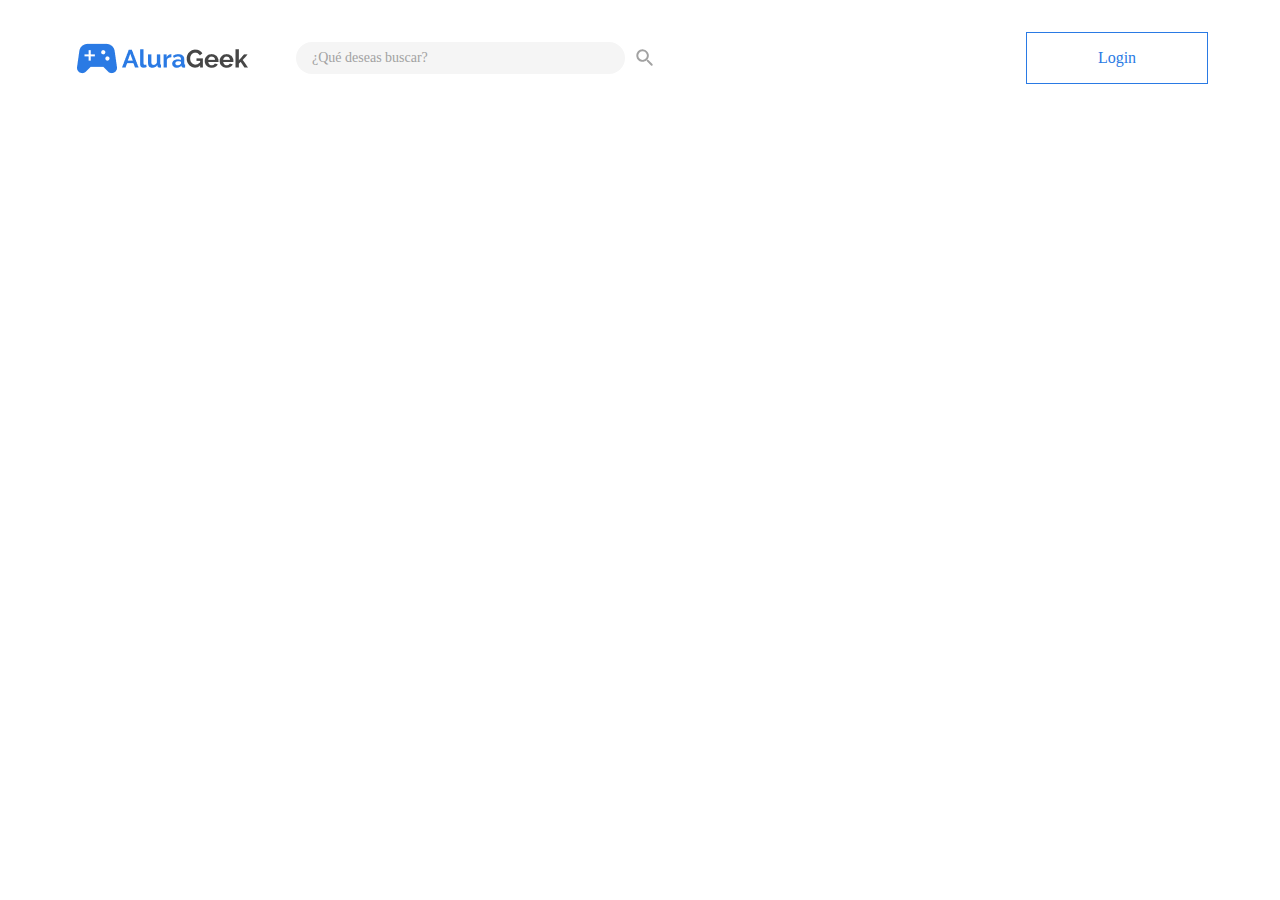
==== index.html @ 34f23767 "first commit" ====
<!DOCTYPE html>
<html lang="en">
    <head>
        <meta charset="UTF-8">
        <meta name="viewport" content="width=device-width, initial-scale=1.0">
        <link rel="stylesheet" href="./assets/css/style.css">
        <title>Geek Shop</title>
    </head>
    <body>
        <header>
            <nav>
                <div class="logo__container">
                    <div><a href="#" class="logo"><img src="./assets/img/Logo.png" alt="logo"></a>
                    </div>
                    <div class="input__container">
                        <input type="search" name="search" id="search" class="search"  placeholder="¿Qué deseas buscar?"><svg class="iconSeach" width="24" height="25" viewBox="0 0 24 25" fill="none" xmlns="http://www.w3.org/2000/svg">
                            <g id="Icone">
                            <path id="Vector" d="M15.5 14.5H14.71L14.43 14.23C15.63 12.83 16.25 10.92 15.91 8.89C15.44 6.11 13.12 3.89 10.32 3.55C6.09001 3.03 2.53002 6.59 3.05002 10.82C3.39002 13.62 5.61002 15.94 8.39002 16.41C10.42 16.75 12.33 16.13 13.73 14.93L14 15.21V16L18.25 20.25C18.66 20.66 19.33 20.66 19.74 20.25C20.15 19.84 20.15 19.17 19.74 18.76L15.5 14.5ZM9.50002 14.5C7.01002 14.5 5.00002 12.49 5.00002 10C5.00002 7.51 7.01002 5.5 9.50002 5.5C11.99 5.5 14 7.51 14 10C14 12.49 11.99 14.5 9.50002 14.5Z" fill="#A2A2A2"/>
                            </g>
                            </svg>
                    </div>
                </div>
                <div class="login-btn">
                    <a href="#">Login</a>
                </div>
            </nav>
        </header>
        <main>

        </main>
        <section>

        </section>
        <footer>

        </footer>
    </body>
</html>
---- assets/css/style.css ----
@import url('https://fonts.googleapis.com/css2?family=M+PLUS+1+Code&display=swap');

* {
    margin: 0;
    padding: 0;
    box-sizing: border-box;
    font-family: 'Raleway';
}

:root{
    --primaryColor: #2A7AE4;
    --secondaryColor5x: #F5F5F5;
    --secondaryColor50x: #A2A2A2;
    --secondaryColor100x: #464646;
    --whiteColor: #FFFFFF;
}

header{
    display: flex;
    flex-direction: column;
    align-items: center;
    justify-content: center;
    gap: 0.625rem;
    align-self: stretch;
    background: var(--whiteColor);
}

nav{
    display: flex;
    width: 71rem;
    padding: 2rem 0rem;
    justify-content: space-between;
    align-items: center;
}

.logo__container{
    display: flex;
    align-items: center;
    gap: 2rem;
}

.logo{
    display: flex;
    align-items: center;
}

.input__container{
    display: flex;
    width: 24.5625rem;
    padding: 0.5rem 1rem;
    align-items: center;
    gap: 0.5rem;
}

.search{
    display: flex;
    width: 24.5625rem;
    padding: 0.5rem 1rem;
    align-items: center;
    gap: 0.5rem;
    border-radius: 1.25rem;
    background: var(--secondaryColor5x);
    border: none;
}

input::placeholder{
    color: var(--secondaryColor50x);
    font-family: Raleway;
    font-size: 0.875rem;
    font-style: normal;
    font-weight: 400;
    line-height: 1rem;
}

.iconSeach{
    width: 1.5rem;
    height: 1.5rem;
    flex-shrink: 0;
    cursor: pointer;
}

.login-btn{
    display: flex;
    width: 11.375rem;
    padding: 1rem;
    justify-content: center;
    align-items: center;
    gap: 0.625rem;
    flex-shrink: 0;
    border: 1px solid var(--primaryColor);
}

.login-btn a{
    text-decoration: none;
    color: var(--primaryColor);
}
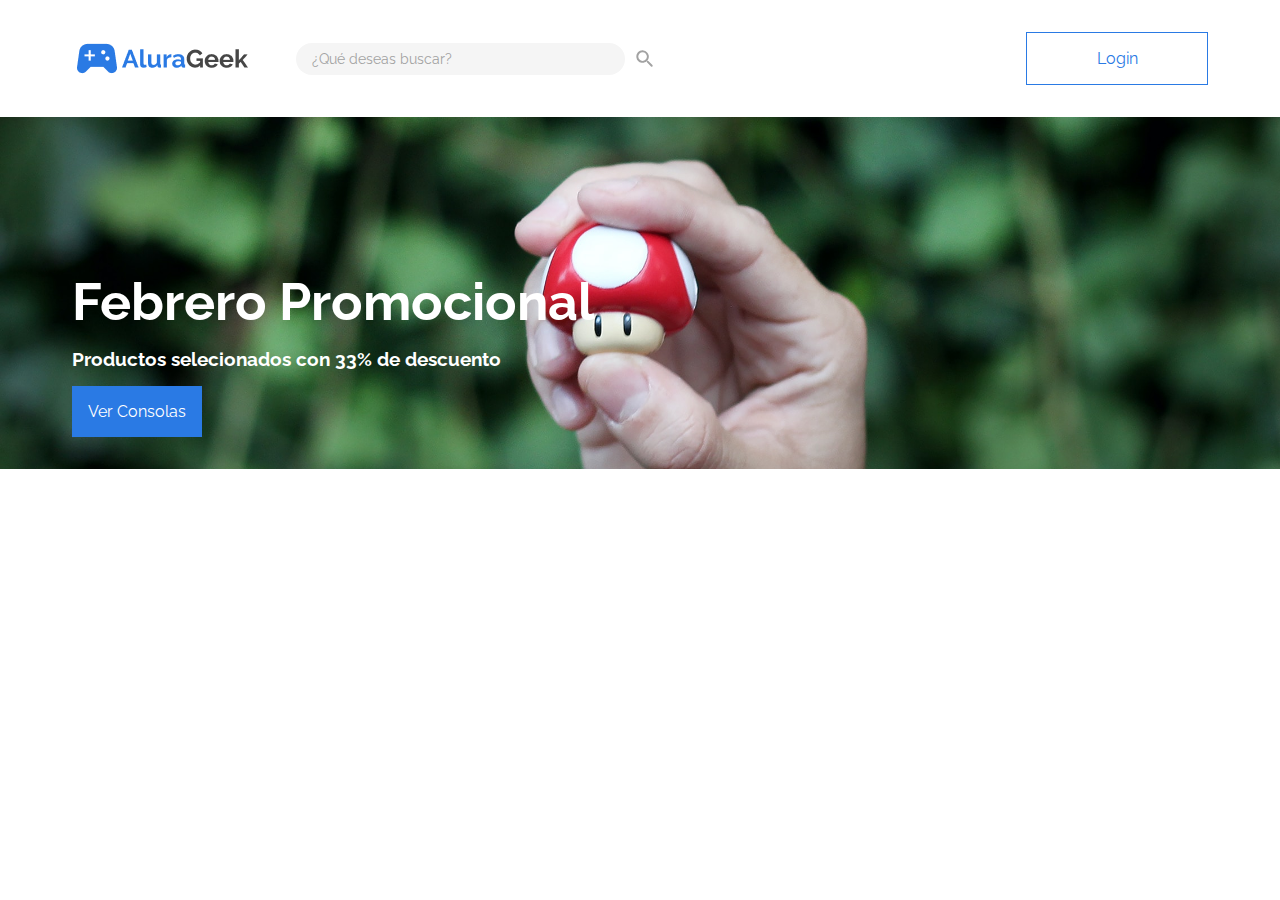
==== commit e5c45c4a: "hero added" ====
--- a/index.html
+++ b/index.html
@@ -26,7 +26,13 @@
             </nav>
         </header>
         <main>
-
+            <div class="hero__container">
+                <h1 class="hero__title">Febrero Promocional</h1>
+                <h3 class="hero__subtitle">Productos selecionados con 33% de descuento</h3>
+                <div class="hero__btn">
+                    <a href="#">Ver Consolas</a>
+                </div>
+            </div>
         </main>
         <section>
 
--- a/assets/css/style.css
+++ b/assets/css/style.css
@@ -1,10 +1,10 @@
-@import url('https://fonts.googleapis.com/css2?family=M+PLUS+1+Code&display=swap');
+@import url('https://fonts.googleapis.com/css2?family=Raleway:wght@100;200;300;400;500;600;700;800;900&display=swap');
 
 * {
     margin: 0;
     padding: 0;
     box-sizing: border-box;
-    font-family: 'Raleway';
+    font-family: 'Raleway', sans-serif;
 }
 
 :root{
@@ -15,6 +15,8 @@
     --whiteColor: #FFFFFF;
 }
 
+
+/* Section Header */
 header{
     display: flex;
     flex-direction: column;
@@ -94,3 +96,52 @@
     text-decoration: none;
     color: var(--primaryColor);
 }
+
+
+/* Section Hero */
+
+main{
+    display: flex;
+    height: 22rem;
+    padding: 2rem;
+    flex-direction: column;
+    justify-content: flex-end;
+    align-items: center;
+    gap: 1rem;
+    align-self: stretch;
+    background-image: url('../img/hero.jpg');
+    background-position: center;
+    background-size: cover;
+}
+
+.hero__container{
+    display: flex;
+    width: 71rem;
+    flex-direction: column;
+    justify-content: flex-end;
+    align-items: flex-start;
+    gap: 1rem;
+    color: var(--whiteColor);
+}
+
+.hero__title{
+    font-size: 3.25rem;
+    font-style: normal;
+    font-weight: 700;
+    line-height: normal;
+}
+
+.hero__btn{
+    display: flex;
+    padding: 1rem;
+    justify-content: center;
+    align-items: center;
+    gap: 0.625rem;
+    background: var(--primaryColor);
+}
+
+.hero__btn a{
+    text-decoration: none;
+    color: var(--whiteColor);
+}
+
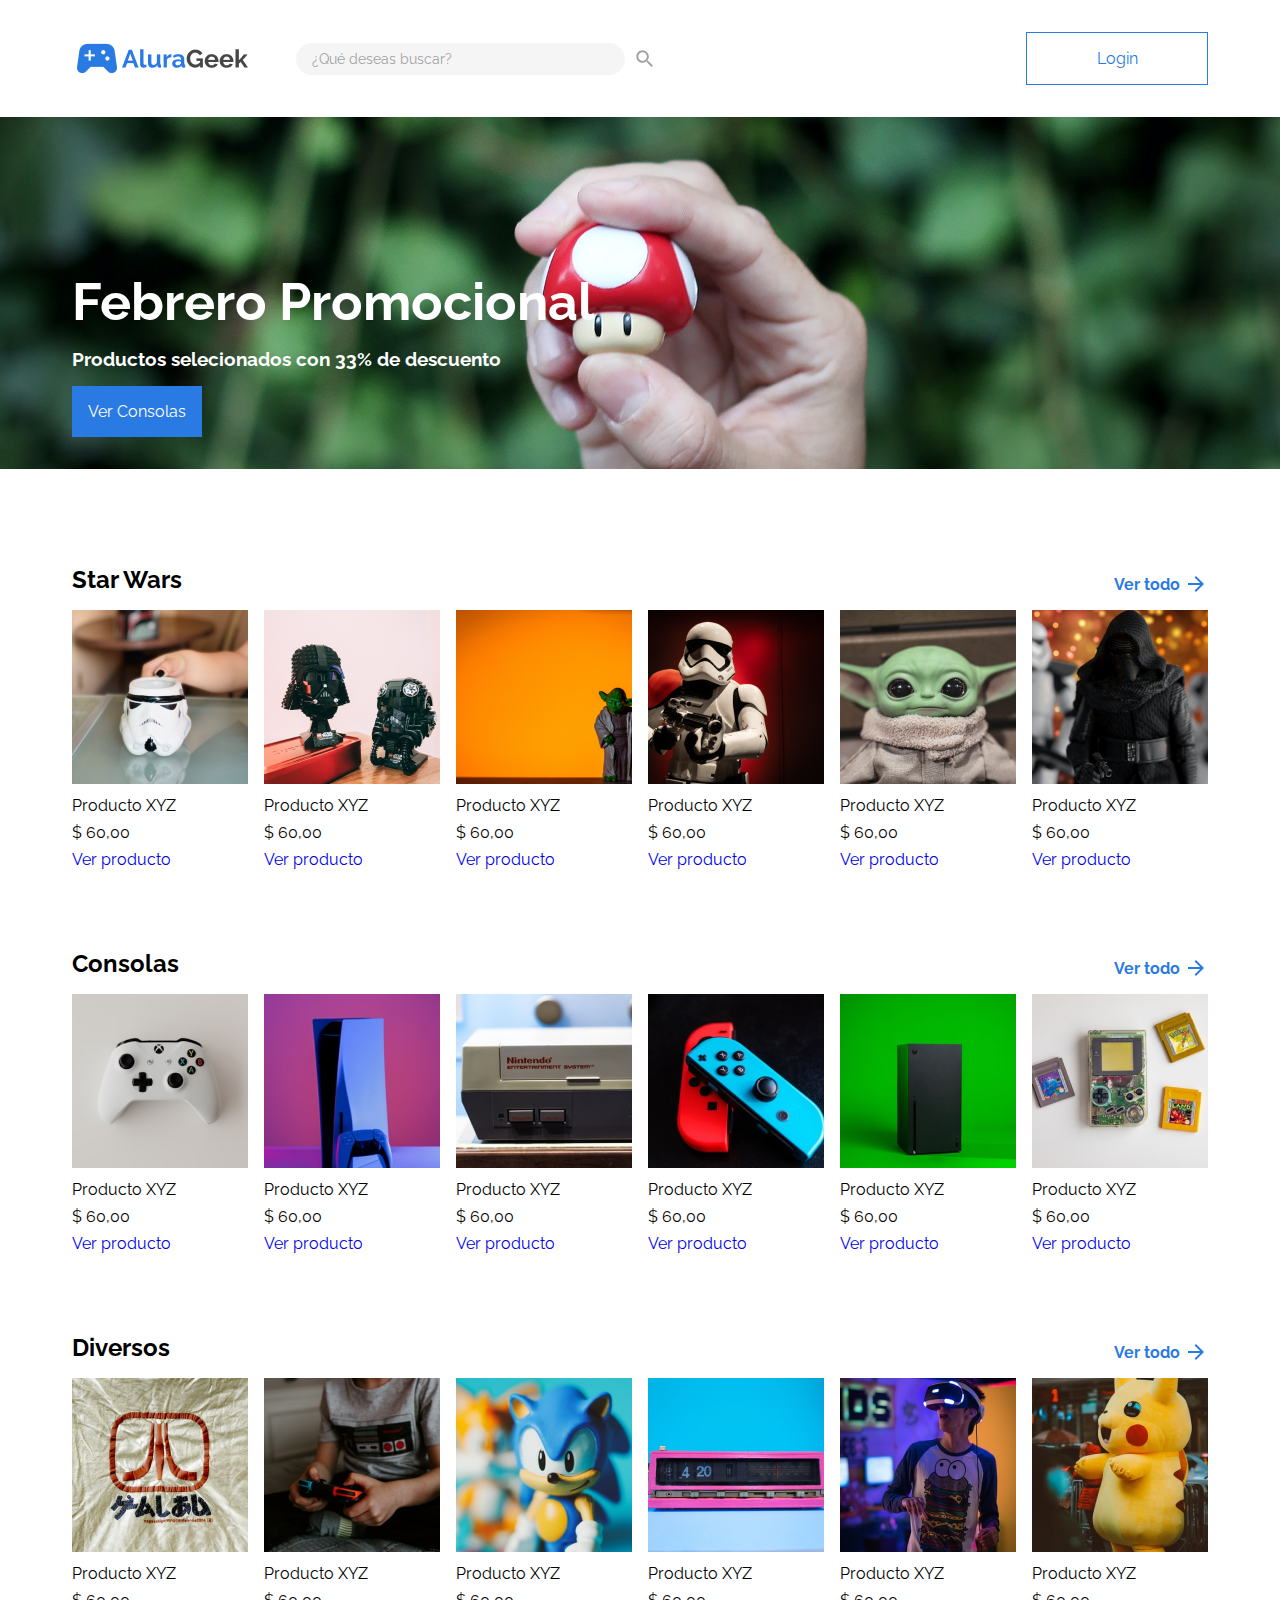
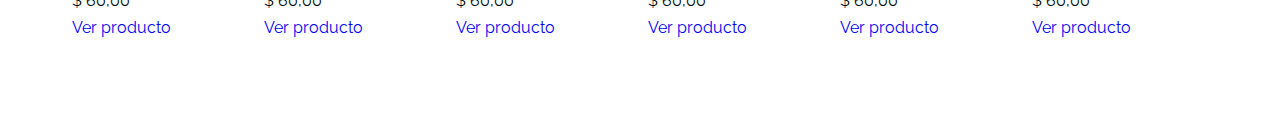
==== commit 6bcec071: "products section added" ====
--- a/index.html
+++ b/index.html
@@ -34,8 +34,172 @@
                 </div>
             </div>
         </main>
-        <section>
-
+        <section class="products">
+            <div class="products__line">
+                <div class="products__line-header">
+                    <h2>Star Wars</h2>
+                    <div class="back__btn">
+                        <a href="#">Ver todo <svg width="24" height="24" viewBox="0 0 24 24" fill="none" xmlns="http://www.w3.org/2000/svg">
+                            <g id="arrow_back_black_24dp 1" clip-path="url(#clip0_1_67)">
+                            <path id="Vector" d="M3.99976 13L16.1698 13L10.5798 18.59L11.9998 20L19.9998 12L11.9998 4L10.5898 5.41L16.1698 11L3.99976 11L3.99976 13Z" fill="#2A7AE4"/>
+                            </g>
+                            <defs>
+                            <clipPath id="clip0_1_67">
+                            <rect width="24" height="24" fill="white"/>
+                            </clipPath>
+                            </defs>
+                            </svg></a>
+                    </div>
+                </div>
+                <div class="products__line-container">
+                    <div class="products__card">
+                        <figure><img src="./assets/img/cat1_1.png" alt="producto"></figure>
+                        <p>Producto XYZ</p>
+                        <p>$ 60,00</p>
+                        <a href="#">Ver producto</a>
+                    </div>
+                    <div class="products__card">
+                        <figure><img src="./assets/img/cat1_2.png" alt="producto"></figure>
+                        <p>Producto XYZ</p>
+                        <p>$ 60,00</p>
+                        <a href="#">Ver producto</a>
+                    </div>
+                    <div class="products__card">
+                        <figure><img src="./assets/img/cat1_3.png" alt="producto"></figure>
+                        <p>Producto XYZ</p>
+                        <p>$ 60,00</p>
+                        <a href="#">Ver producto</a>
+                    </div>
+                    <div class="products__card">
+                        <figure><img src="./assets/img/cat1_4.png" alt="producto"></figure>
+                        <p>Producto XYZ</p>
+                        <p>$ 60,00</p>
+                        <a href="#">Ver producto</a>
+                    </div>
+                    <div class="products__card">
+                        <figure><img src="./assets/img/cat1_5.png" alt="producto"></figure>
+                        <p>Producto XYZ</p>
+                        <p>$ 60,00</p>
+                        <a href="#">Ver producto</a>
+                    </div>
+                    <div class="products__card">
+                        <figure><img src="./assets/img/cat1_6.png" alt="producto"></figure>
+                        <p>Producto XYZ</p>
+                        <p>$ 60,00</p>
+                        <a href="#">Ver producto</a>
+                    </div>
+                </div>
+            </div>
+            <div class="products__line">
+                <div class="products__line-header">
+                    <h2>Consolas</h2>
+                    <div class="back__btn">
+                        <a href="#">Ver todo <svg width="24" height="24" viewBox="0 0 24 24" fill="none" xmlns="http://www.w3.org/2000/svg">
+                            <g id="arrow_back_black_24dp 1" clip-path="url(#clip0_1_67)">
+                            <path id="Vector" d="M3.99976 13L16.1698 13L10.5798 18.59L11.9998 20L19.9998 12L11.9998 4L10.5898 5.41L16.1698 11L3.99976 11L3.99976 13Z" fill="#2A7AE4"/>
+                            </g>
+                            <defs>
+                            <clipPath id="clip0_1_67">
+                            <rect width="24" height="24" fill="white"/>
+                            </clipPath>
+                            </defs>
+                            </svg></a>
+                    </div>
+                </div>
+                <div class="products__line-container">
+                    <div class="products__card">
+                        <figure><img src="./assets/img/cat2_1.png" alt="producto"></figure>
+                        <p>Producto XYZ</p>
+                        <p>$ 60,00</p>
+                        <a href="#">Ver producto</a>
+                    </div>
+                    <div class="products__card">
+                        <figure><img src="./assets/img/cat2_2.png" alt="producto"></figure>
+                        <p>Producto XYZ</p>
+                        <p>$ 60,00</p>
+                        <a href="#">Ver producto</a>
+                    </div>
+                    <div class="products__card">
+                        <figure><img src="./assets/img/cat2_3.png" alt="producto"></figure>
+                        <p>Producto XYZ</p>
+                        <p>$ 60,00</p>
+                        <a href="#">Ver producto</a>
+                    </div>
+                    <div class="products__card">
+                        <figure><img src="./assets/img/cat2_4.png" alt="producto"></figure>
+                        <p>Producto XYZ</p>
+                        <p>$ 60,00</p>
+                        <a href="#">Ver producto</a>
+                    </div>
+                    <div class="products__card">
+                        <figure><img src="./assets/img/cat2_5.png" alt="producto"></figure>
+                        <p>Producto XYZ</p>
+                        <p>$ 60,00</p>
+                        <a href="#">Ver producto</a>
+                    </div>
+                    <div class="products__card">
+                        <figure><img src="./assets/img/cat2_6.png" alt="producto"></figure>
+                        <p>Producto XYZ</p>
+                        <p>$ 60,00</p>
+                        <a href="#">Ver producto</a>
+                    </div>
+                </div>
+            </div>
+            <div class="products__line">
+                <div class="products__line-header">
+                    <h2>Diversos</h2>
+                    <div class="back__btn">
+                        <a href="#">Ver todo <svg width="24" height="24" viewBox="0 0 24 24" fill="none" xmlns="http://www.w3.org/2000/svg">
+                            <g id="arrow_back_black_24dp 1" clip-path="url(#clip0_1_67)">
+                            <path id="Vector" d="M3.99976 13L16.1698 13L10.5798 18.59L11.9998 20L19.9998 12L11.9998 4L10.5898 5.41L16.1698 11L3.99976 11L3.99976 13Z" fill="#2A7AE4"/>
+                            </g>
+                            <defs>
+                            <clipPath id="clip0_1_67">
+                            <rect width="24" height="24" fill="white"/>
+                            </clipPath>
+                            </defs>
+                            </svg></a>
+                    </div>
+                </div>
+                <div class="products__line-container">
+                    <div class="products__card">
+                        <figure><img src="./assets/img/cat3_1.png" alt="producto"></figure>
+                        <p>Producto XYZ</p>
+                        <p>$ 60,00</p>
+                        <a href="#">Ver producto</a>
+                    </div>
+                    <div class="products__card">
+                        <figure><img src="./assets/img/cat3_2.png" alt="producto"></figure>
+                        <p>Producto XYZ</p>
+                        <p>$ 60,00</p>
+                        <a href="#">Ver producto</a>
+                    </div>
+                    <div class="products__card">
+                        <figure><img src="./assets/img/cat3_3.png" alt="producto"></figure>
+                        <p>Producto XYZ</p>
+                        <p>$ 60,00</p>
+                        <a href="#">Ver producto</a>
+                    </div>
+                    <div class="products__card">
+                        <figure><img src="./assets/img/cat3_4.png" alt="producto"></figure>
+                        <p>Producto XYZ</p>
+                        <p>$ 60,00</p>
+                        <a href="#">Ver producto</a>
+                    </div>
+                    <div class="products__card">
+                        <figure><img src="./assets/img/cat3_5.png" alt="producto"></figure>
+                        <p>Producto XYZ</p>
+                        <p>$ 60,00</p>
+                        <a href="#">Ver producto</a>
+                    </div>
+                    <div class="products__card">
+                        <figure><img src="./assets/img/cat3_6.png" alt="producto"></figure>
+                        <p>Producto XYZ</p>
+                        <p>$ 60,00</p>
+                        <a href="#">Ver producto</a>
+                    </div>
+                </div>
+            </div>
         </section>
         <footer>
 
--- a/assets/css/style.css
+++ b/assets/css/style.css
@@ -5,6 +5,10 @@
     padding: 0;
     box-sizing: border-box;
     font-family: 'Raleway', sans-serif;
+}
+
+a{
+    text-decoration: none;
 }
 
 :root{
@@ -93,7 +97,6 @@
 }
 
 .login-btn a{
-    text-decoration: none;
     color: var(--primaryColor);
 }
 
@@ -126,9 +129,7 @@
 
 .hero__title{
     font-size: 3.25rem;
-    font-style: normal;
     font-weight: 700;
-    line-height: normal;
 }
 
 .hero__btn{
@@ -141,7 +142,52 @@
 }
 
 .hero__btn a{
-    text-decoration: none;
     color: var(--whiteColor);
 }
 
+
+/* Section Store */
+
+section.products{
+    display: flex;
+    flex-direction: column;
+    align-items: center;
+    gap: 4rem;
+    margin: 5rem 0;
+}
+
+.products__line-header{
+    display: flex;
+    justify-content: space-between;
+    padding: 1rem 0;
+}
+
+.back__btn{
+    display: flex;
+    align-items: center;
+}
+
+.back__btn a{
+    color: var(--primaryColor);
+    font-size: 1rem;
+    font-weight: 700;
+}
+
+.back__btn a svg{
+    position: relative;
+    top:.4em;
+}
+
+.products__line-container{
+    display: flex;
+    align-items: flex-start;
+    gap: 1rem;
+}
+
+.products__card{
+    display: flex;
+    flex-direction: column;
+    align-items: flex-start;
+    gap: 0.5rem;
+}
+
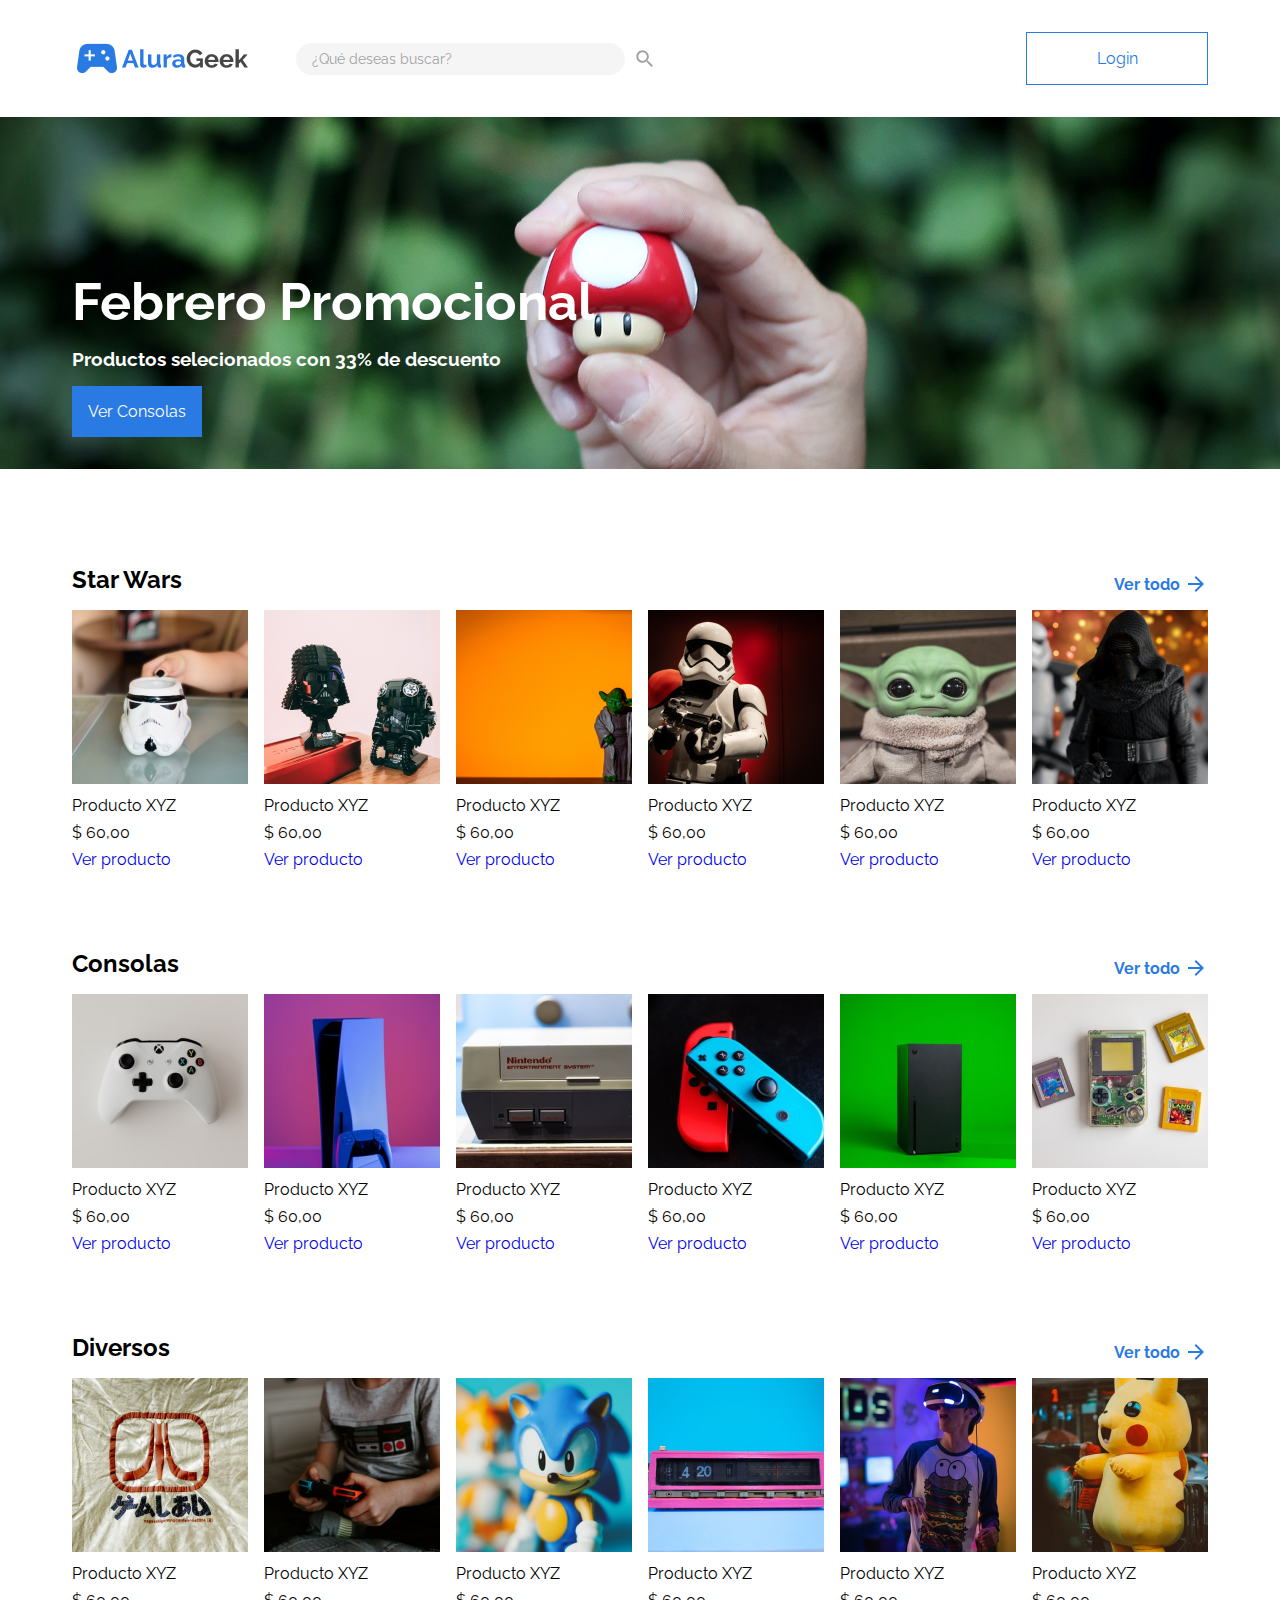
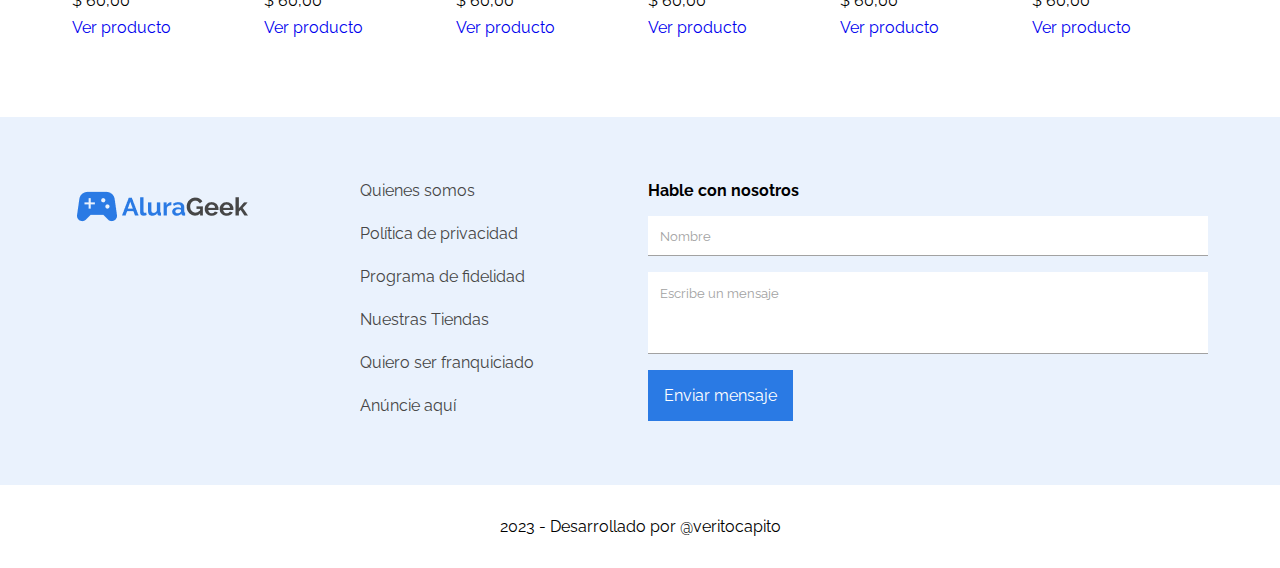
==== commit 6c99b8cb: "contact section and footer completed" ====
--- a/index.html
+++ b/index.html
@@ -201,8 +201,31 @@
                 </div>
             </div>
         </section>
+        <section class="contact">
+            <div class="contact__container">
+                <div class="contact__img">
+                    <a href="#home" ><img src="./assets/img/Logo.png" alt="logo"></a>
+                </div>
+                <ul class="contact__links">
+                    <li><a href="#">Quienes somos</a></li>
+                    <li><a href="#">Política de privacidad</a></li>
+                    <li><a href="#">Programa de fidelidad</a></li>
+                    <li><a href="#">Nuestras Tiendas</a></li>
+                    <li><a href="#">Quiero ser franquiciado</a></li>
+                    <li><a href="#">Anúncie aquí</a></li>
+                </ul>
+                <form action="/" method="post" class="contact__form">
+                    <h4>Hable con nosotros</h4>
+                    <input type="text" name="name" id="name" placeholder="Nombre">
+                    <textarea name="message" id="message" placeholder="Escribe un mensaje"></textarea>
+                    <div class="form__btn">
+                        <a href="#">Enviar mensaje</a>
+                    </div>
+                </form>
+            </div>
+        </section>
         <footer>
-
+            <p class="credits">2023 - Desarrollado por @veritocapito</p>
         </footer>
     </body>
 </html>--- a/assets/css/style.css
+++ b/assets/css/style.css
@@ -7,8 +7,12 @@
     font-family: 'Raleway', sans-serif;
 }
 
-a{
+a {
     text-decoration: none;
+}
+
+li{
+    list-style:none;
 }
 
 :root{
@@ -17,6 +21,7 @@
     --secondaryColor50x: #A2A2A2;
     --secondaryColor100x: #464646;
     --whiteColor: #FFFFFF;
+    --lightColor: #EAF2FD;
 }
 
 
@@ -146,7 +151,7 @@
 }
 
 
-/* Section Store */
+/* Section Productos */
 
 section.products{
     display: flex;
@@ -191,3 +196,113 @@
     gap: 0.5rem;
 }
 
+
+/* Section Contacto */
+
+section.contact{
+    display: flex;
+    padding: 4rem;
+    justify-content: center;
+    align-items: center;
+    gap: 7.1875rem;
+    align-self: stretch;
+    background: var(--lightColor);
+}
+
+.contact__container{
+    display: flex;
+    width: 71rem;
+    align-items: flex-start;
+    justify-content: space-around;
+    gap: 7rem;
+}
+
+.contact__links{
+    display: flex;
+    width: 11rem;
+    flex-direction: column;
+    align-items: flex-start;
+    gap: 1.5rem;
+    flex-shrink: 0;
+}
+
+.contact__links li a{
+    color: var(--secondaryColor100x);
+}
+
+form input{
+    display: flex;
+    padding-top: 8px;
+    flex-direction: column;
+    justify-content: flex-end;
+    align-items: flex-start;
+    gap: 0.4375rem;
+    align-self: stretch;
+    border: none;
+    min-height: 2.5rem;
+    padding: 0rem 0.75rem;
+    border-bottom: solid 1px var(--secondaryColor50x);
+}
+
+form input::placeholder{
+    color: var(--secondaryColor50x);
+    font-size: 0.8rem;
+    font-style: normal;
+    font-weight: 400;
+    line-height: 1rem; /* 133.333% */
+}
+
+form textarea{
+    display: flex;
+    padding: 0.75rem;
+    flex-direction: column;
+    justify-content: flex-end;
+    align-items: flex-start;
+    gap: 2.8125rem;
+    flex: 1 0 0;
+    align-self: stretch;
+    min-height: 5.125rem;
+    border: none;
+    border-bottom: solid 1px var(--secondaryColor50x);
+    resize: none;
+}
+
+form textarea::placeholder{
+    color: var(--preto-50, #A2A2A2);
+    font-size: 0.8rem;
+    font-style: normal;
+    font-weight: 400;
+    line-height: 1.25rem; /* 125% */
+}
+
+.contact__form{
+    display: flex;
+    width: 35rem;
+    flex-direction: column;
+    align-items: flex-start;
+    gap: 1rem;
+    flex-shrink: 0;
+}
+
+.form__btn{
+    display: flex;
+    padding: 1rem;
+    justify-content: center;
+    align-items: center;
+    gap: 0.625rem;
+    background: var(--primaryColor);
+}
+
+.form__btn a{
+    color: var(--whiteColor);
+}
+
+/* Footer */
+.credits{
+    display: flex;
+    padding: 2rem;
+    justify-content: center;
+    align-items: center;
+    gap: 0.625rem;
+    align-self: stretch;
+}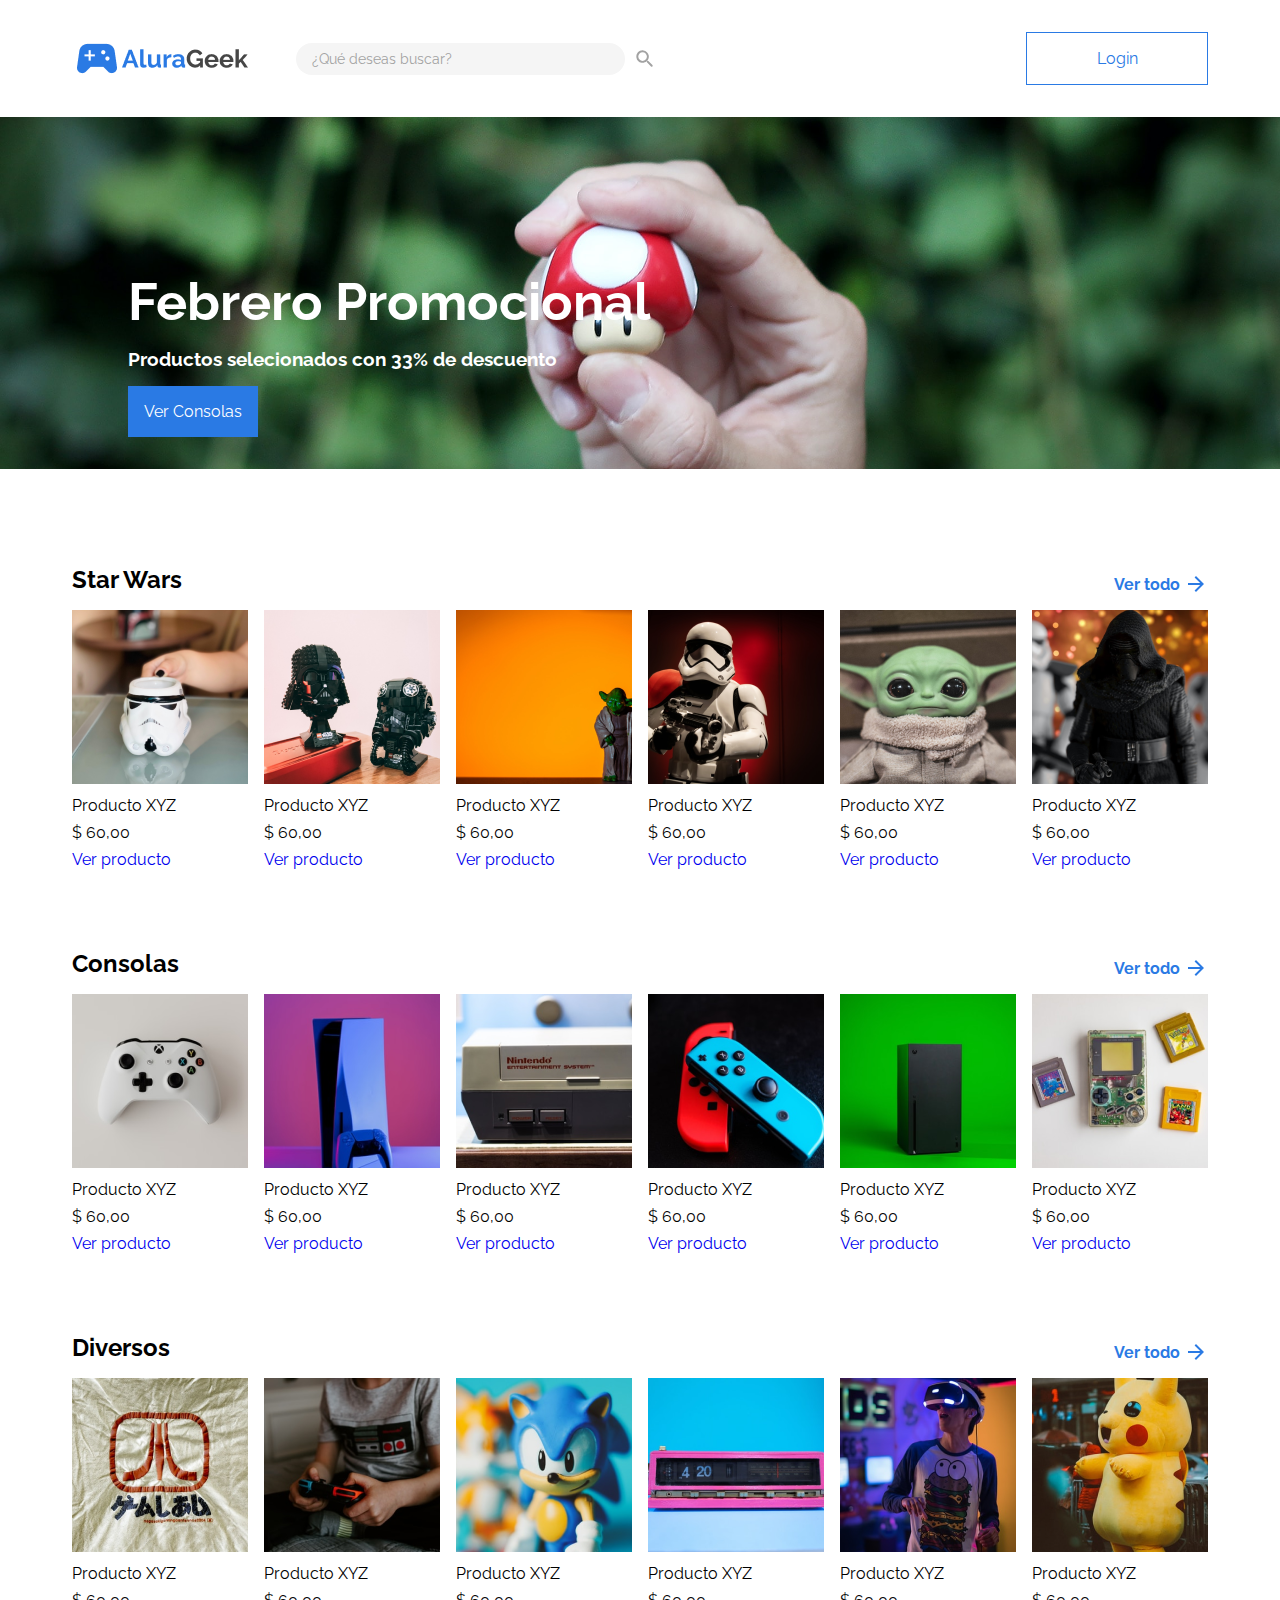
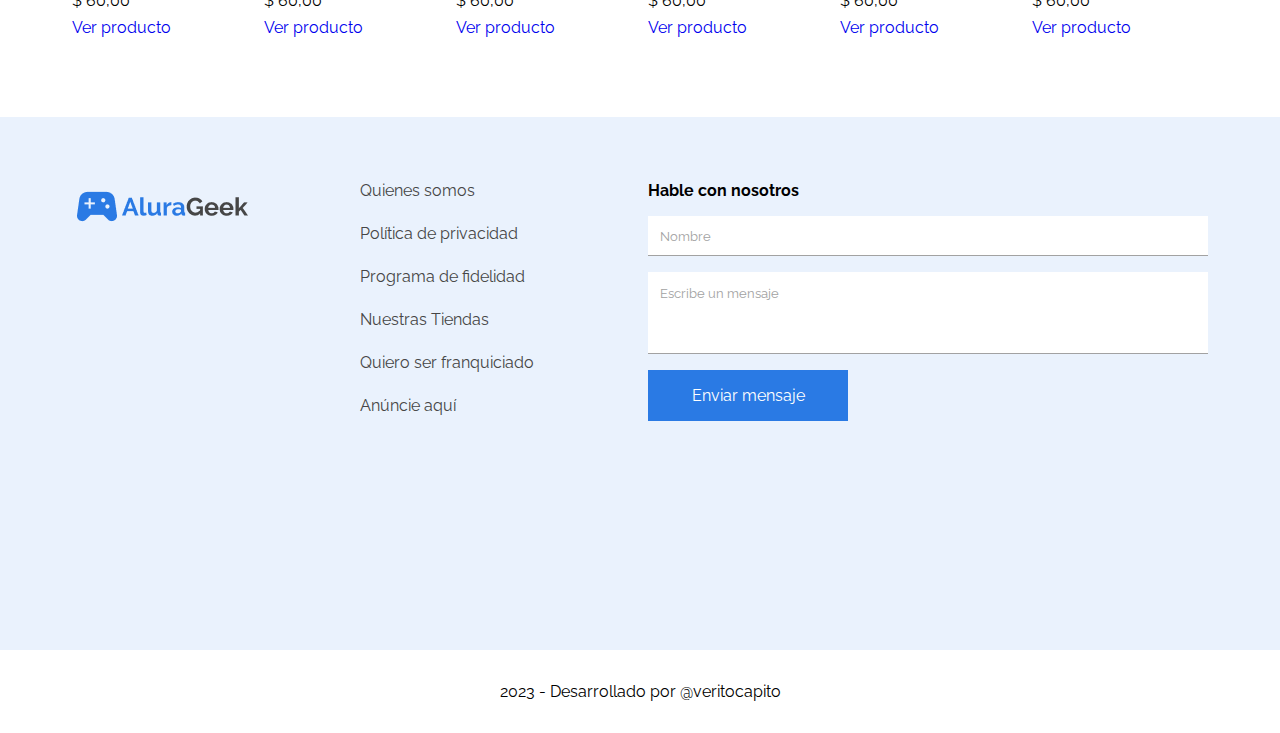
==== commit b7e12f7c: "contact form validations finished" ====
--- a/index.html
+++ b/index.html
@@ -4,7 +4,8 @@
         <meta charset="UTF-8">
         <meta name="viewport" content="width=device-width, initial-scale=1.0">
         <link rel="stylesheet" href="./assets/css/style.css">
-        <title>Geek Shop</title>
+        <link rel="shortcut icon" href="./assets/img/logo.ico" type="image/x-icon">
+        <title>Geek Shop - Home</title>
     </head>
     <body>
         <header>
@@ -21,16 +22,16 @@
                     </div>
                 </div>
                 <div class="login-btn">
-                    <a href="#">Login</a>
+                    <a href="./pages/login.html">Login</a>
                 </div>
             </nav>
         </header>
-        <main>
+        <main class="hero">
             <div class="hero__container">
                 <h1 class="hero__title">Febrero Promocional</h1>
                 <h3 class="hero__subtitle">Productos selecionados con 33% de descuento</h3>
                 <div class="hero__btn">
-                    <a href="#">Ver Consolas</a>
+                    <a href="#consolas">Ver Consolas</a>
                 </div>
             </div>
         </main>
@@ -76,13 +77,13 @@
                         <p>$ 60,00</p>
                         <a href="#">Ver producto</a>
                     </div>
-                    <div class="products__card">
+                    <div class="products__card no-show">
                         <figure><img src="./assets/img/cat1_5.png" alt="producto"></figure>
                         <p>Producto XYZ</p>
                         <p>$ 60,00</p>
                         <a href="#">Ver producto</a>
                     </div>
-                    <div class="products__card">
+                    <div class="products__card no-show">
                         <figure><img src="./assets/img/cat1_6.png" alt="producto"></figure>
                         <p>Producto XYZ</p>
                         <p>$ 60,00</p>
@@ -91,7 +92,7 @@
                 </div>
             </div>
             <div class="products__line">
-                <div class="products__line-header">
+                <div class="products__line-header" id="consolas">
                     <h2>Consolas</h2>
                     <div class="back__btn">
                         <a href="#">Ver todo <svg width="24" height="24" viewBox="0 0 24 24" fill="none" xmlns="http://www.w3.org/2000/svg">
@@ -131,13 +132,13 @@
                         <p>$ 60,00</p>
                         <a href="#">Ver producto</a>
                     </div>
-                    <div class="products__card">
+                    <div class="products__card no-show">
                         <figure><img src="./assets/img/cat2_5.png" alt="producto"></figure>
                         <p>Producto XYZ</p>
                         <p>$ 60,00</p>
                         <a href="#">Ver producto</a>
                     </div>
-                    <div class="products__card">
+                    <div class="products__card no-show">
                         <figure><img src="./assets/img/cat2_6.png" alt="producto"></figure>
                         <p>Producto XYZ</p>
                         <p>$ 60,00</p>
@@ -186,13 +187,13 @@
                         <p>$ 60,00</p>
                         <a href="#">Ver producto</a>
                     </div>
-                    <div class="products__card">
+                    <div class="products__card no-show">
                         <figure><img src="./assets/img/cat3_5.png" alt="producto"></figure>
                         <p>Producto XYZ</p>
                         <p>$ 60,00</p>
                         <a href="#">Ver producto</a>
                     </div>
-                    <div class="products__card">
+                    <div class="products__card no-show">
                         <figure><img src="./assets/img/cat3_6.png" alt="producto"></figure>
                         <p>Producto XYZ</p>
                         <p>$ 60,00</p>
@@ -203,29 +204,39 @@
         </section>
         <section class="contact">
             <div class="contact__container">
-                <div class="contact__img">
-                    <a href="#home" ><img src="./assets/img/Logo.png" alt="logo"></a>
-                </div>
-                <ul class="contact__links">
-                    <li><a href="#">Quienes somos</a></li>
-                    <li><a href="#">Política de privacidad</a></li>
-                    <li><a href="#">Programa de fidelidad</a></li>
-                    <li><a href="#">Nuestras Tiendas</a></li>
-                    <li><a href="#">Quiero ser franquiciado</a></li>
-                    <li><a href="#">Anúncie aquí</a></li>
-                </ul>
-                <form action="/" method="post" class="contact__form">
+                <div class="contact__info">
+                    <div class="contact__img">
+                        <a href="#home" ><img src="./assets/img/Logo.png" alt="logo"></a>
+                    </div>
+                    <ul class="contact__links">
+                        <li><a href="#">Quienes somos</a></li>
+                        <li><a href="#">Política de privacidad</a></li>
+                        <li><a href="#">Programa de fidelidad</a></li>
+                        <li><a href="#">Nuestras Tiendas</a></li>
+                        <li><a href="#">Quiero ser franquiciado</a></li>
+                        <li><a href="#">Anúncie aquí</a></li>
+                    </ul>
+                </div>
+                
+                <form action="/" method="post" class="contact__form" id="form">
                     <h4>Hable con nosotros</h4>
-                    <input type="text" name="name" id="name" placeholder="Nombre">
-                    <textarea name="message" id="message" placeholder="Escribe un mensaje"></textarea>
-                    <div class="form__btn">
-                        <a href="#">Enviar mensaje</a>
-                    </div>
+                    <div class="contact__input-container">
+                        <input type="text" class="contact__input" name="nombre" id="name-container" placeholder="Nombre">
+                        <span class="contact__input-message" id="name">Ingrese un nombre válido por favor.</span>
+                    </div>
+                    <div class="contact__input-container">
+                        <textarea name="mensaje" class="contact__textarea" id="message-container" placeholder="Escribe un mensaje"></textarea>
+                        <span class="contact__input-message" id="message">Ingrese su mensaje correctamente por favor. Hasta 120 caracteres.</span>
+                    </div>
+                    <button type="submit" class="contact__button">Enviar mensaje</button>
+                    <span class="contact__input-message" id="message-success">Su mensaje fue enviado correctamente, muchas gracias!</span>
                 </form>
             </div>
         </section>
         <footer>
             <p class="credits">2023 - Desarrollado por @veritocapito</p>
         </footer>
+        <!-- Script validacion de formulario de contacto -->
+        <script src="./scripts/validaciones.js"></script>
     </body>
 </html>--- a/assets/css/style.css
+++ b/assets/css/style.css
@@ -5,6 +5,7 @@
     padding: 0;
     box-sizing: border-box;
     font-family: 'Raleway', sans-serif;
+    scroll-behavior: smooth;
 }
 
 a {
@@ -22,6 +23,9 @@
     --secondaryColor100x: #464646;
     --whiteColor: #FFFFFF;
     --lightColor: #EAF2FD;
+    --hoverColor: #83b2f4;
+    --alertColor: #ce0000;
+    --successColor: #1ca00d;
 }
 
 
@@ -93,7 +97,6 @@
 .login-btn{
     display: flex;
     width: 11.375rem;
-    padding: 1rem;
     justify-content: center;
     align-items: center;
     gap: 0.625rem;
@@ -103,12 +106,22 @@
 
 .login-btn a{
     color: var(--primaryColor);
+    width: 100%;
+    text-align: center;
+    padding: 1rem;
+}
+
+.login-btn a:hover{
+    opacity:.8;
+    color: var(--whiteColor);
+    background-color: var(--primaryColor);
+    border: none;
 }
 
 
 /* Section Hero */
 
-main{
+main.hero{
     display: flex;
     height: 22rem;
     padding: 2rem;
@@ -125,6 +138,7 @@
 .hero__container{
     display: flex;
     width: 71rem;
+    max-width: 80vw;
     flex-direction: column;
     justify-content: flex-end;
     align-items: flex-start;
@@ -139,7 +153,6 @@
 
 .hero__btn{
     display: flex;
-    padding: 1rem;
     justify-content: center;
     align-items: center;
     gap: 0.625rem;
@@ -148,6 +161,11 @@
 
 .hero__btn a{
     color: var(--whiteColor);
+    padding: 1rem;
+}
+
+.hero__btn a:hover{
+    background: var(--hoverColor);
 }
 
 
@@ -196,6 +214,38 @@
     gap: 0.5rem;
 }
 
+/* Dashboard */
+
+.dashboard{
+    background-color: var(--secondaryColor5x);
+    padding: 1rem 0;
+}
+
+.products__title{
+    font-size: 2rem;
+    font-weight: 700;
+    align-self: flex-end;
+}
+
+figure{
+    position: relative;
+}
+
+a.delete-icon{
+    width: 1.5rem;
+    height: 1.5rem;
+    position: absolute;
+    top: 5px;
+    right: 30px;
+}
+
+a.update-icon{
+    width: 1.5rem;
+    height: 1.5rem;
+    position: absolute;
+    top: 5px;
+    right: 5px;
+}
 
 /* Section Contacto */
 
@@ -207,14 +257,23 @@
     gap: 7.1875rem;
     align-self: stretch;
     background: var(--lightColor);
+
 }
 
 .contact__container{
     display: flex;
     width: 71rem;
+    max-width: 90vw;
     align-items: flex-start;
     justify-content: space-around;
     gap: 7rem;
+    min-height: 45vh;
+}
+
+
+.contact__info{
+    display: flex;
+    gap: 7rem;
 }
 
 .contact__links{
@@ -230,6 +289,19 @@
     color: var(--secondaryColor100x);
 }
 
+.contact__form{
+    display: flex;
+    width: 35rem;
+    flex-direction: column;
+    align-items: flex-start;
+    gap: 1rem;
+    flex-shrink: 0;
+}
+
+.contact__input-container{
+    width: 100%;
+}
+
 form input{
     display: flex;
     padding-top: 8px;
@@ -239,6 +311,7 @@
     gap: 0.4375rem;
     align-self: stretch;
     border: none;
+    width: 100%;
     min-height: 2.5rem;
     padding: 0rem 0.75rem;
     border-bottom: solid 1px var(--secondaryColor50x);
@@ -262,40 +335,71 @@
     flex: 1 0 0;
     align-self: stretch;
     min-height: 5.125rem;
+    width: 100%;
     border: none;
     border-bottom: solid 1px var(--secondaryColor50x);
     resize: none;
 }
 
 form textarea::placeholder{
-    color: var(--preto-50, #A2A2A2);
+    color: var(--secondaryColor50x);
     font-size: 0.8rem;
     font-style: normal;
     font-weight: 400;
     line-height: 1.25rem; /* 125% */
 }
 
-.contact__form{
-    display: flex;
-    width: 35rem;
-    flex-direction: column;
-    align-items: flex-start;
-    gap: 1rem;
-    flex-shrink: 0;
-}
-
-.form__btn{
-    display: flex;
+
+
+.contact__button{
+    display: inline-block;
+    width: 200px;
+    text-align: center;
+    background-color:  var(--primaryColor);
+    color: var(--whiteColor);
     padding: 1rem;
-    justify-content: center;
-    align-items: center;
-    gap: 0.625rem;
-    background: var(--primaryColor);
-}
-
-.form__btn a{
-    color: var(--whiteColor);
-}
+    font-size: 1rem ;
+    border: none;
+    cursor: pointer;
+}
+
+.contact__button:hover{
+    background-color: var(--hoverColor);
+}
+
+.contact__input-container--invalid {
+    border: 1px solid var(--alertColor);
+    border-radius: 7px;
+}
+
+.contact__input-container--invalid {
+    color: var(--alertColor);
+}
+
+.contact__input-message {
+    display: none;
+}
+
+.contact__input-container--invalid {
+    color: var(--alertColor);
+    display: block;
+}
+
+.contact__input-message-error{
+    color: var(--alertColor);
+    display: block;
+    padding: 0.5rem;
+    font-size: 12px;
+    text-align: left;
+}
+
+.contact__input-message-success{
+    color: var(--successColor);
+    display: block;
+    padding: 0.5rem;
+    font-size: 14px;
+}
+
 
 /* Footer */
 .credits{
@@ -305,4 +409,69 @@
     align-items: center;
     gap: 0.625rem;
     align-self: stretch;
-}+}
+
+
+
+/*Tablet*/
+@media screen and (min-width: 768px) and (max-width: 1199px) {
+
+    nav{
+        padding: 1rem 2rem;
+        justify-content: space-between;
+        align-items: center;
+        max-width: 90%;
+    }
+    
+    .hero{
+        height: 22rem;
+        padding: 2rem;
+        justify-content: flex-end;
+        align-items: center;
+        gap: 1rem;
+        align-self: stretch;
+    }
+    
+    .input__container{
+        max-width: 17rem;
+    }
+
+    .login-btn{
+        max-width: 10.375rem;
+    }
+
+    .no-show{
+        display: none;
+    }
+
+    .products__line{
+        display: flex;
+        flex-direction: column;
+
+    }
+    
+    .products__line-container{
+        align-self: stretch;
+        
+    }
+
+    .contact__container{
+        align-items: center;
+        justify-content: space-evenly;
+        gap: 0rem;
+    }
+
+    .contact__info{
+        flex-direction: column;
+        gap: 1rem;
+    }
+}
+
+
+/*Mobile*/
+@media screen and (min-width: 375px) and (max-width: 767px) {
+
+
+
+}
+
